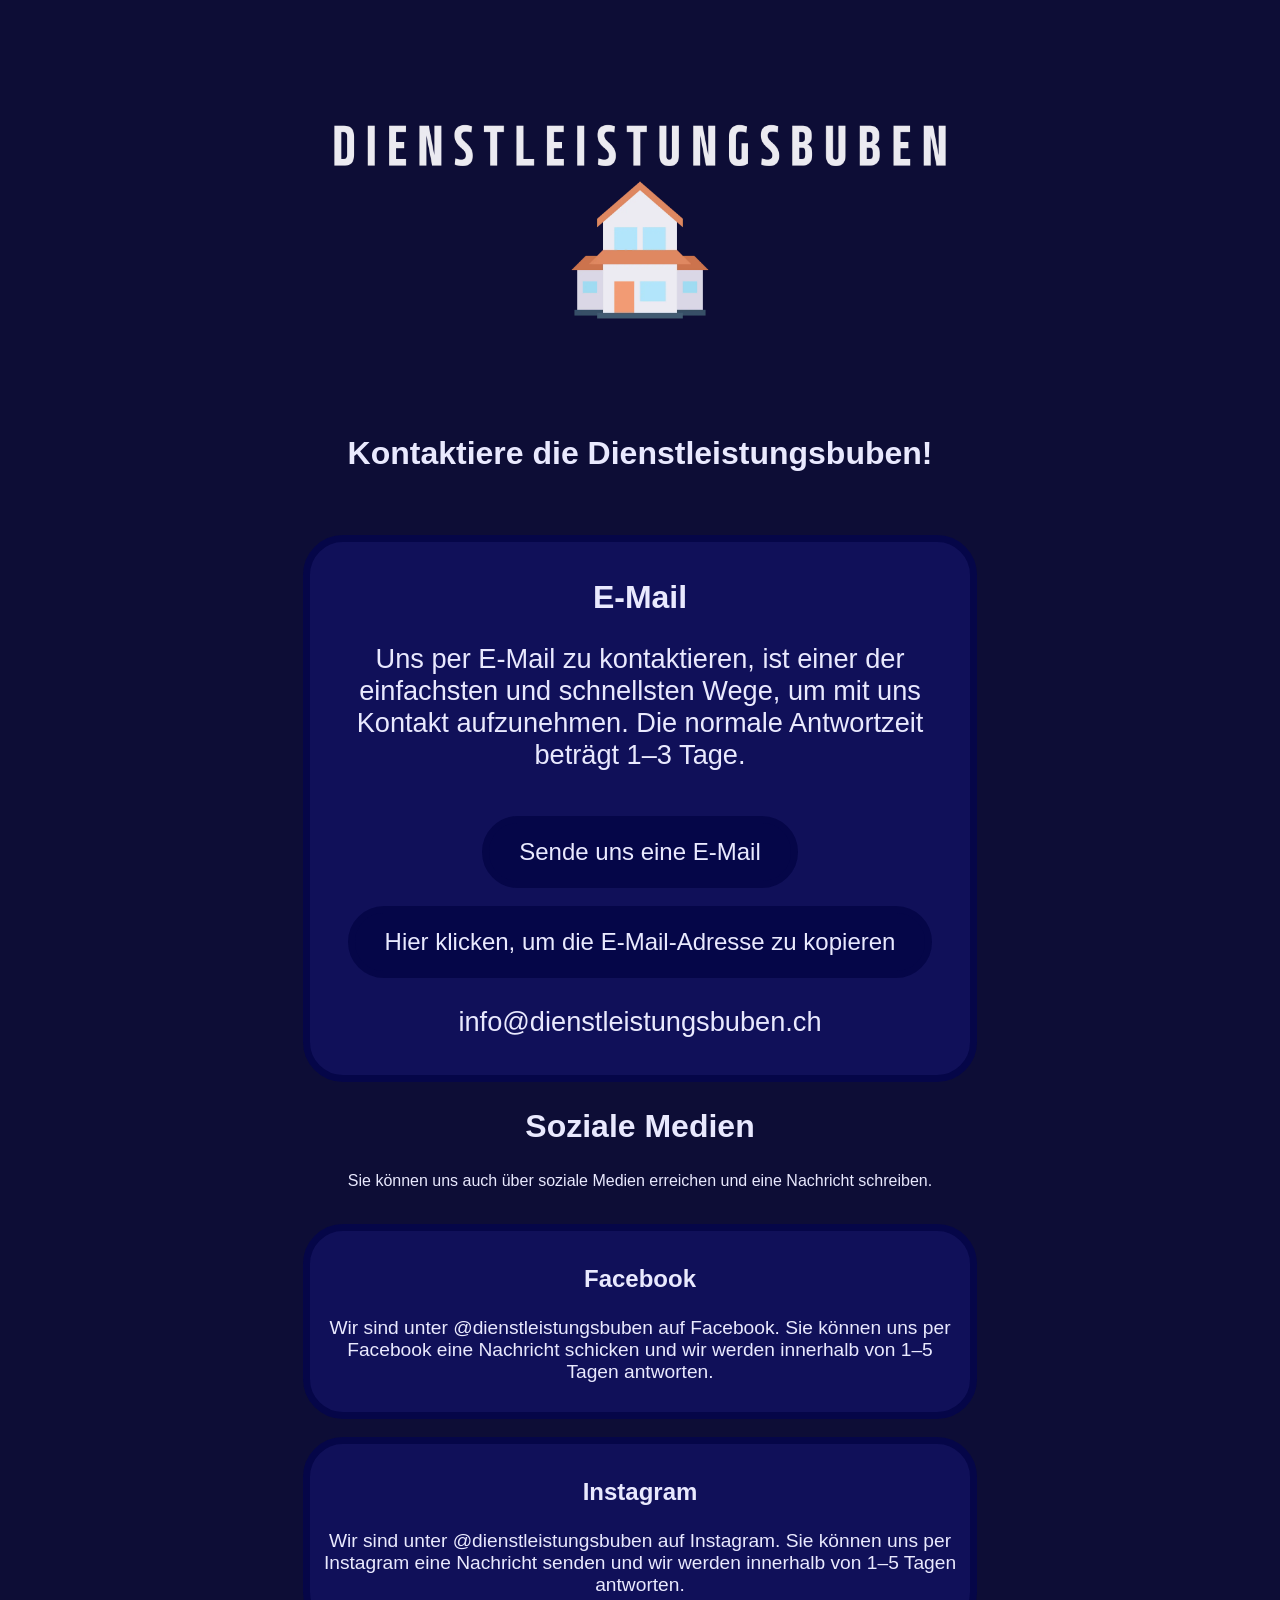
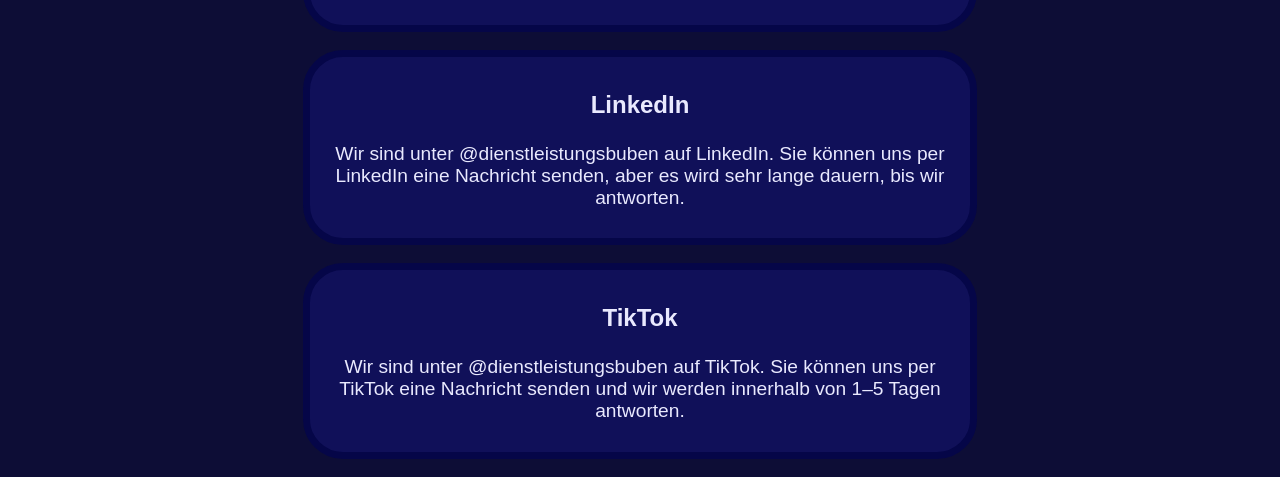
==== kontakt.html @ d586c8e3 "only mr programmer himself knows what i changed in this commit, AI: Add contact page and email funct" ====
<!DOCTYPE html>
    <html lang="de">
    <head>
        <meta charset="UTF-8">
        <meta name="viewport" content="width=device-width, initial-scale=1.0">
        <title>Kontakt | Die Dienstleistungsbuben</title>
        <script src="script.js" defer></script>
            <link rel="stylesheet" href="style.css">

    </head>

    <body>

        <header class="kopfbereich">
            <div class="logo-bereich">
                <img src="DIENSTLEISTUNGSBUBEN.webp" alt="Logo der Dienstleistungsbuben">
                <h1>Kontaktiere die Dienstleistungsbuben!</h1>
            </div>

        </header>

        <main>
            <div class="card">
            <h2>E-Mail</h2>
                <p>Uns per E-Mail zu kontaktieren, ist einer der einfachsten und schnellsten Wege, um mit uns Kontakt aufzunehmen. Die normale Antwortzeit beträgt 1–3 Tage.</p>
                <button href="info@dienstleistungsbuben.ch">Sende uns eine E-Mail</button>
                <button id="email" onclick="copyToClipboard()">Hier klicken, um die E-Mail-Adresse zu kopieren</button>
                <p>info@dienstleistungsbuben.ch</p>
                </div>
                <h2>Soziale Medien</h2>
                <p>Sie können uns auch über soziale Medien erreichen und eine Nachricht schreiben.</p>

                    <div class="dienstleistungs-karten">

                    </div>
                    <div class="card carddienstleistung">
                    <h3>Facebook</h3>
                        <p>Wir sind unter @dienstleistungsbuben auf Facebook. Sie können uns per Facebook eine Nachricht schicken und wir werden innerhalb von 1–5 Tagen antworten.</p>
                    </div>

                    <div class="card carddienstleistung">
                    <h3>Instagram</h3>
                        <p>Wir sind unter @dienstleistungsbuben auf Instagram. Sie können uns per Instagram eine Nachricht senden und wir werden innerhalb von 1–5 Tagen antworten.</p>
                    </div>

                    <div class="card carddienstleistung">
                    <h3>LinkedIn</h3>
                        <p>Wir sind unter @dienstleistungsbuben auf LinkedIn. Sie können uns per LinkedIn eine Nachricht senden, aber es wird sehr lange dauern, bis wir antworten.</p>
                    </div>

                    <div class="card carddienstleistung">
                    <h3>TikTok</h3>
                        <p>Wir sind unter @dienstleistungsbuben auf TikTok. Sie können uns per TikTok eine Nachricht senden und wir werden innerhalb von 1–5 Tagen antworten.</p>
                    </div>

                </div>
    <script data-goatcounter="https://dienstleistungsbuben.goatcounter.com/count"
            async src="//gc.zgo.at/count.js"></script>
        </main>
    </body>
    </html>
---- style.css ----
:root {
    --background-color: #0d0d36;
    --primary-color: #e9e9fe;
    --border-color: #101059;
    --border: 7px solid #050648;
}

body {
    background-color: var(--background-color);
    color: var(--primary-color);
    font-family: Arial, sans-serif;
    margin: 0;
    padding: 0;
    display: flex;
    flex-direction: column;
    text-align: center;
    align-items: center;
    justify-content: center;
}

img {
    margin-top: 15vh;
    max-width: 75%;
    height: auto;
}
h1 {
    margin-bottom: 5vh;
}
#startp{
    font-size: 2.5rem;
    margin-top: 0px;
}
.startmenue {
    border: var(--border);
    background-color: var(--border-color);
    color: var(--primary-color);
    font-size: 1rem;
    margin-top: 2vh;
    margin-left: 10vw;
    margin-right: 10vw;
    border-radius: 40px;
    padding: 10px;

}
.startmenue a {
    margin: 0;
    font-weight: bolder;
    padding: 10px;
    color: var(--primary-color);
}

.card {
    border: var(--border);
    background-color: var(--border-color);
    color: var(--primary-color);
    font-size: 1rem;
    margin-top: 2vh;
    margin-left: 10vw;
    margin-right: 10vw;
    border-radius: 40px;
    padding: 10px;
    transition: padding 0.3s ease;
}
.card:hover{
    padding: 40px;
    transition: padding 0.3s ease;
}

.preis {
    margin-top: 5vh;
    font-size: 1.5rem;
}

#cardkontakt {
    background-color: #050648;
    border: 7px solid #040539;
    color: var(--primary-color);
    letter-spacing: normal; 
        
    transition:
    background-color 0.3s ease,
    color 0.3s ease;
}
#cardkontakt:hover {
    background-color: #a07200;
    color: #ffecd5;

    transition:
    background-color 0.3s ease,
    color 0.3s ease;
}
#cardkontakt a {
    color: var(--primary-color);
    text-decoration: underline;
    font-weight: bold;
}
.name{
    margin-top: 5vh;
}
button {
    background-color: #050648;
    color: var(--primary-color);
    border: var(--border);
    border-radius: 40px;
    padding: 10px 20px;
    font-size: 1rem;
    cursor: pointer;
    margin-top: 2vh;
}
.button{
    margin-right:auto;
    margin-left:auto;
    width: fit-content;
    background-color: #050648;
    color: var(--primary-color);
    border: var(--border);
    border-radius: 40px;
    padding: 20px 20px;
    font-size: 1.5rem;
    cursor: pointer;
    transition: background-color 0.3s ease; 
    margin-top: 2vh;
    letter-spacing: normal;
    transition:
    background-color 0.3s ease,
    color 0.3s ease,
    border 0.3s ease,
    letter-spacing 0.3s ease;;}

.button:hover{
    background-color: #a07200;
    color: #ffecd5;
    letter-spacing: 0.3rem;
    border: 7px solid #a07200;

    transition:
    background-color 0.3s ease,
    color 0.3s ease,
    border 0.3s ease,
    letter-spacing 0.3s ease;
 } /* I love hover so much */

@media (min-width: 1024px) {
    img {
        max-width: 50%;
        margin-top: 10vh;
        margin-bottom: 0vh;
    }
    .startmenue {
        font-size: 1.5rem;
        margin-top: 5vh;
        margin-left: 20vw;
        margin-right: 20vw;
    }
    button {
        font-size: 1.5rem;
        padding: 15px 30px;
    }
    h2 {
        font-size: 2rem;
    }
    .card {
        max-width: 50vw;
        margin-left: auto;
        margin-right: auto;
        align-items: center;
        text-align: center;
    }
    h3 {
        font-size: 2rem;
    }
    .card p {
        font-size: 1.7rem;
    }

    .dienstleistungs-karten {
        display: flex;
        flex-direction: row;
        flex-wrap: wrap;
    }
    .carddienstleistung {
        flex: 1;
            flex-grow: 1;      /* Can grow */
    flex-shrink: 1;    /* Can shrink */
    flex-basis: 200px; /* Preferred starting width */
        margin: 2vh;
    }
    .carddienstleistung h3 {
        font-size: 1.5rem;
    }
    .carddienstleistung p {
        font-size: 1.2rem;
    }
    .name{
        font-size: 1.6rem;
        margin-top: 3vh;
    }
    .cardname p{
        font-size: 1.5rem;
    }   
}
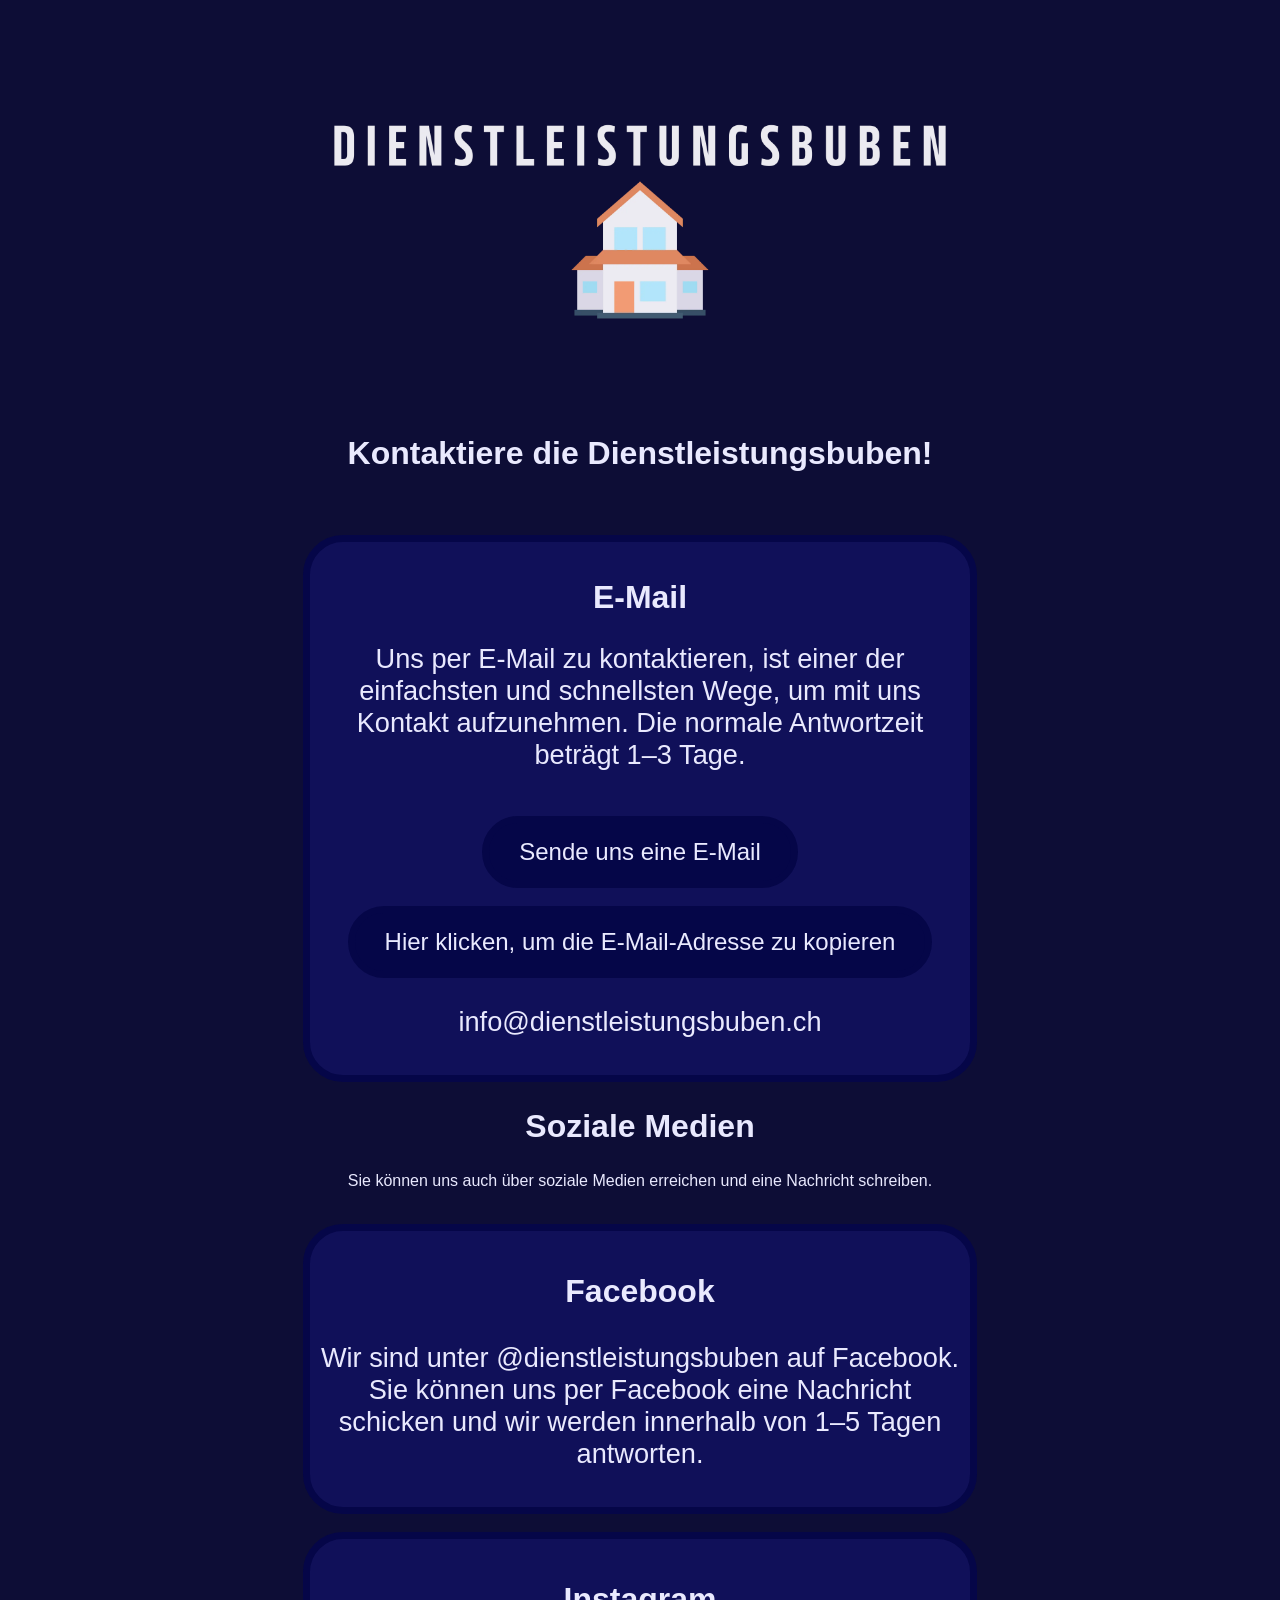
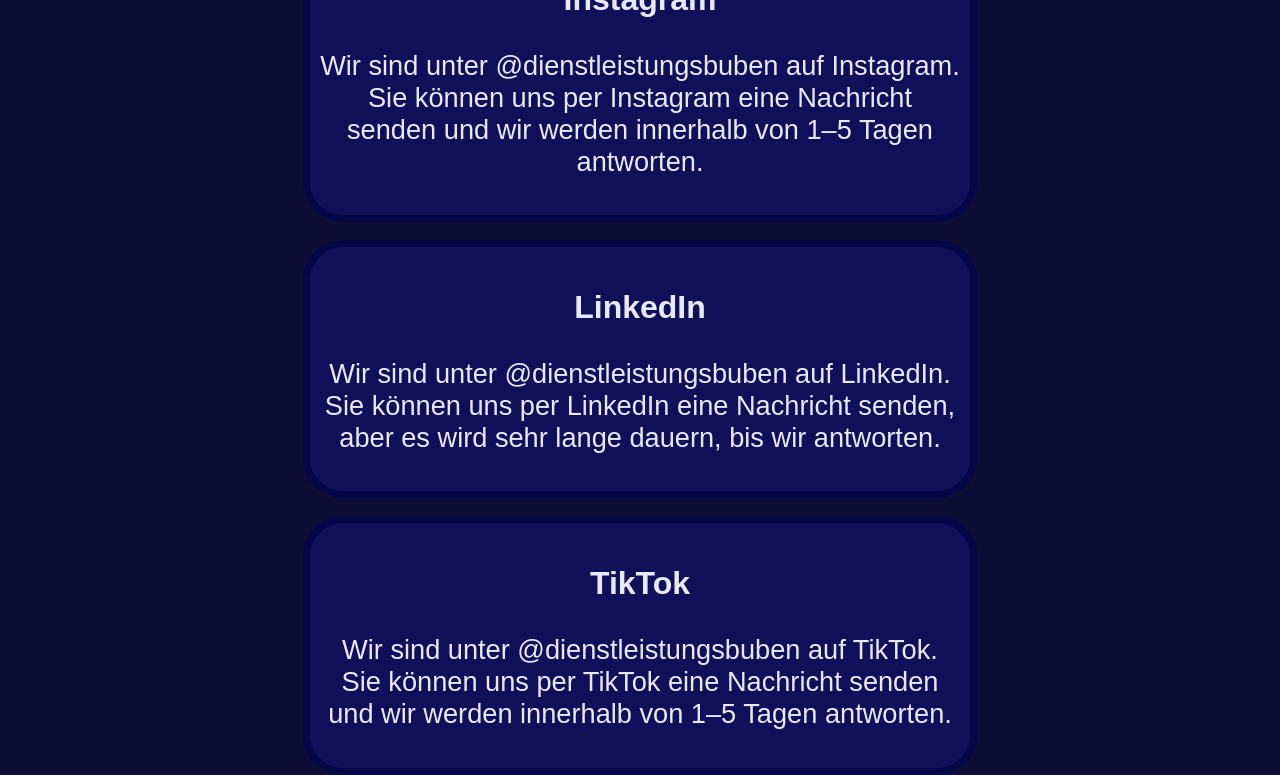
==== commit 9f706bdf: "Refactor contact page layout and improve card styles for better user experience" ====
--- a/kontakt.html
+++ b/kontakt.html
@@ -33,22 +33,22 @@
                     <div class="dienstleistungs-karten">
 
                     </div>
-                    <div class="card carddienstleistung">
+                    <div class="card">
                     <h3>Facebook</h3>
                         <p>Wir sind unter @dienstleistungsbuben auf Facebook. Sie können uns per Facebook eine Nachricht schicken und wir werden innerhalb von 1–5 Tagen antworten.</p>
                     </div>
 
-                    <div class="card carddienstleistung">
+                    <div class="card">
                     <h3>Instagram</h3>
                         <p>Wir sind unter @dienstleistungsbuben auf Instagram. Sie können uns per Instagram eine Nachricht senden und wir werden innerhalb von 1–5 Tagen antworten.</p>
                     </div>
 
-                    <div class="card carddienstleistung">
+                    <div class="card">
                     <h3>LinkedIn</h3>
                         <p>Wir sind unter @dienstleistungsbuben auf LinkedIn. Sie können uns per LinkedIn eine Nachricht senden, aber es wird sehr lange dauern, bis wir antworten.</p>
                     </div>
 
-                    <div class="card carddienstleistung">
+                    <div class="card">
                     <h3>TikTok</h3>
                         <p>Wir sind unter @dienstleistungsbuben auf TikTok. Sie können uns per TikTok eine Nachricht senden und wir werden innerhalb von 1–5 Tagen antworten.</p>
                     </div>
--- a/style.css
+++ b/style.css
@@ -76,16 +76,20 @@
     border: 7px solid #040539;
     color: var(--primary-color);
     letter-spacing: normal; 
+    padding: 10px;
         
     transition:
+    padding 0.3s ease,
     background-color 0.3s ease,
     color 0.3s ease;
 }
 #cardkontakt:hover {
     background-color: #a07200;
     color: #ffecd5;
-
-    transition:
+    padding: 40px;
+
+    transition:
+    padding 0.3s ease,
     background-color 0.3s ease,
     color 0.3s ease;
 }
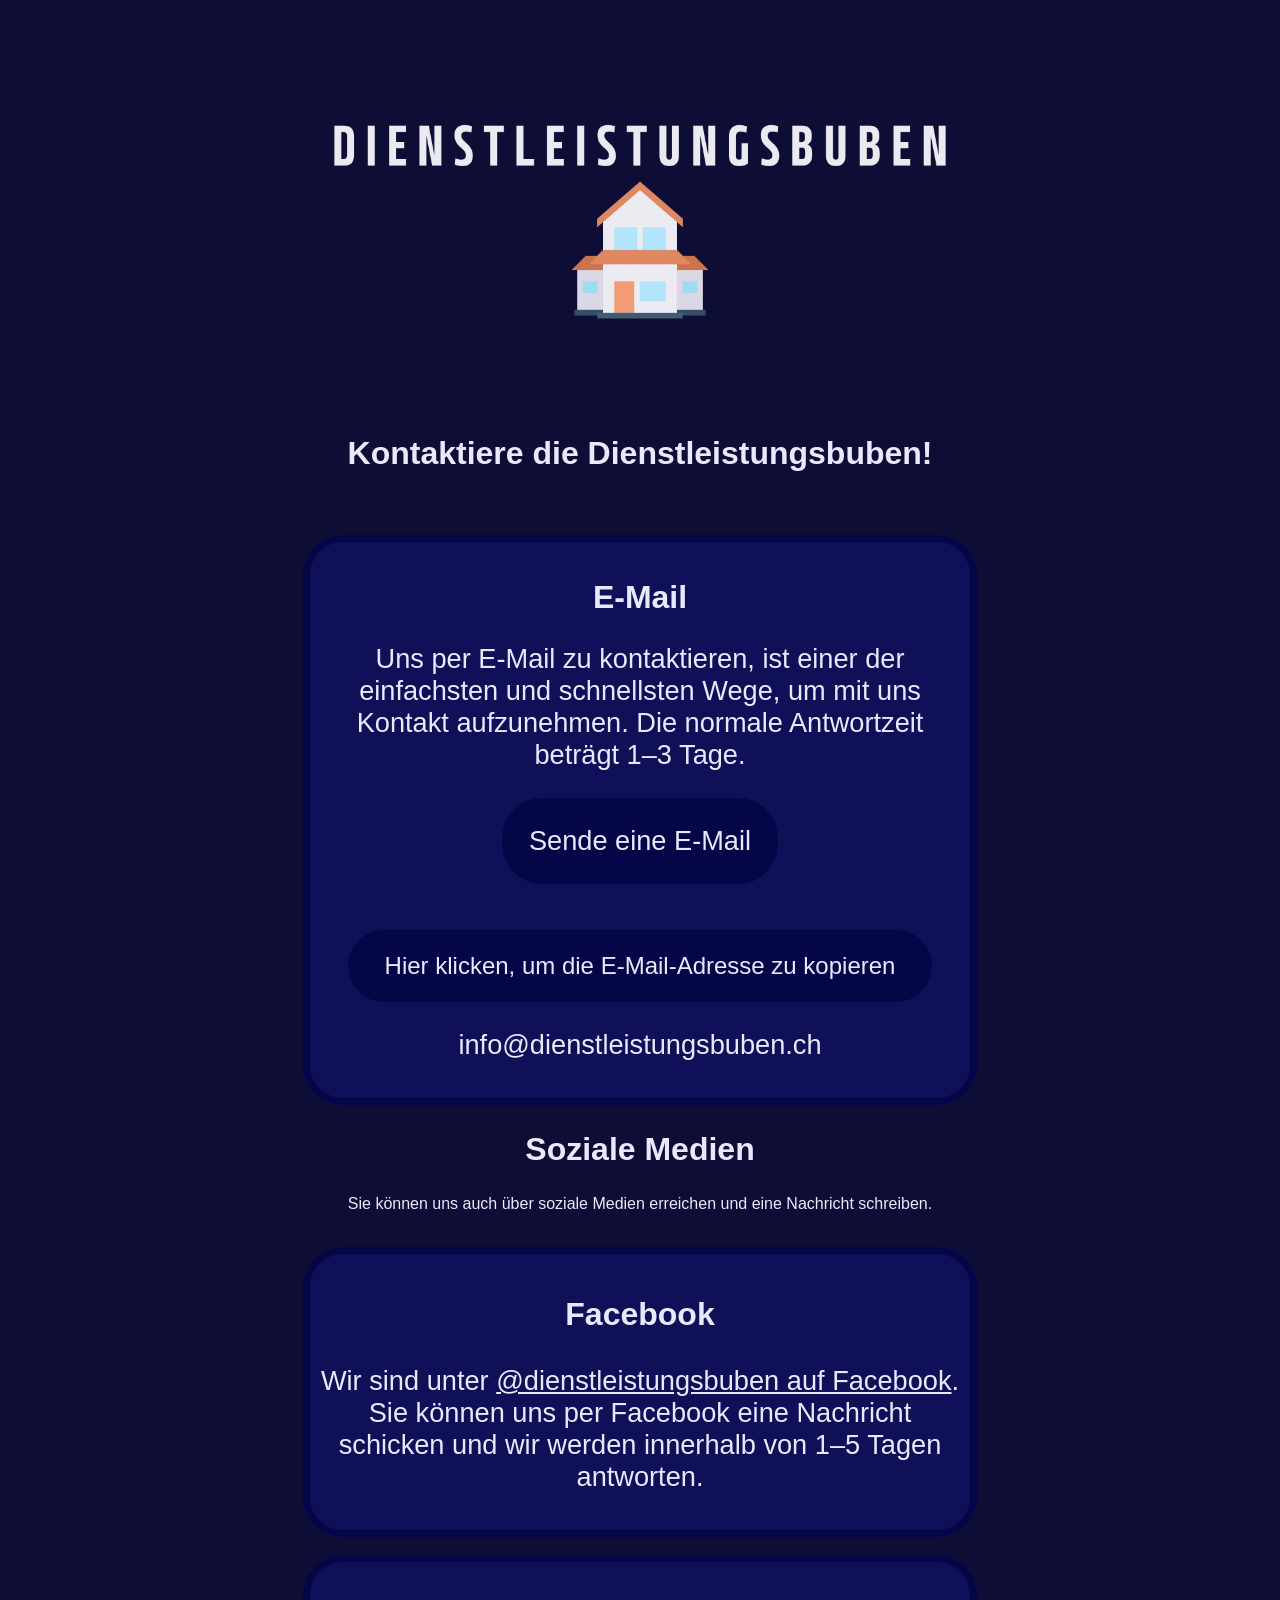
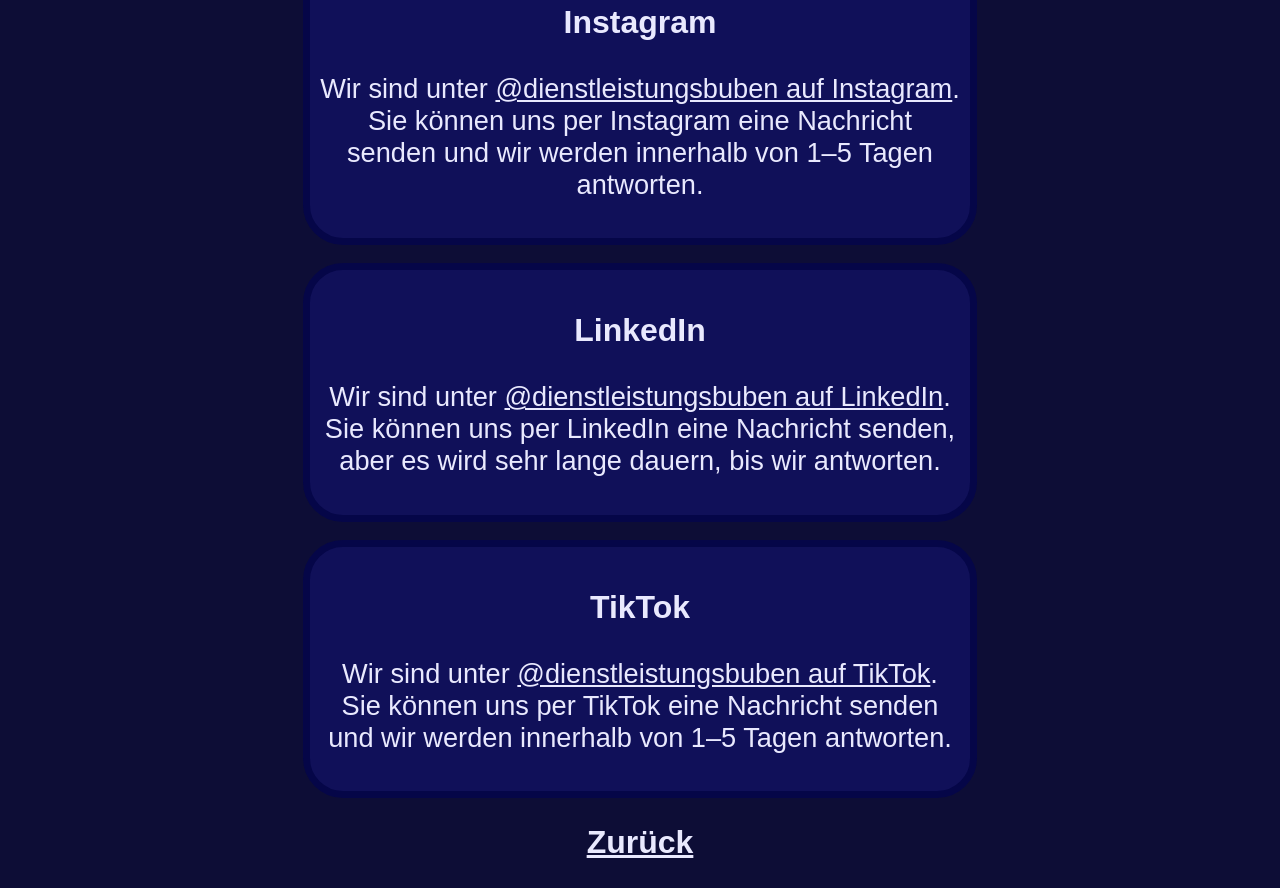
==== commit bbee2865: "Update contact page links and enhance button styles for improved accessibility and user experience" ====
--- a/kontakt.html
+++ b/kontakt.html
@@ -23,7 +23,7 @@
             <div class="card">
             <h2>E-Mail</h2>
                 <p>Uns per E-Mail zu kontaktieren, ist einer der einfachsten und schnellsten Wege, um mit uns Kontakt aufzunehmen. Die normale Antwortzeit beträgt 1–3 Tage.</p>
-                <button href="info@dienstleistungsbuben.ch">Sende uns eine E-Mail</button>
+    <p class="button"><a href="mailto:info@dienstleistungsbuben.ch">Sende eine E-Mail</a></p>
                 <button id="email" onclick="copyToClipboard()">Hier klicken, um die E-Mail-Adresse zu kopieren</button>
                 <p>info@dienstleistungsbuben.ch</p>
                 </div>
@@ -35,25 +35,26 @@
                     </div>
                     <div class="card">
                     <h3>Facebook</h3>
-                        <p>Wir sind unter @dienstleistungsbuben auf Facebook. Sie können uns per Facebook eine Nachricht schicken und wir werden innerhalb von 1–5 Tagen antworten.</p>
+                        <p>Wir sind unter <a class="social-link" href="https://www.facebook.com/profile.php?id=61596128671419" target="_blank" rel="noopener noreferrer">@dienstleistungsbuben auf Facebook</a>. Sie können uns per Facebook eine Nachricht schicken und wir werden innerhalb von 1–5 Tagen antworten.</p>
                     </div>
 
                     <div class="card">
                     <h3>Instagram</h3>
-                        <p>Wir sind unter @dienstleistungsbuben auf Instagram. Sie können uns per Instagram eine Nachricht senden und wir werden innerhalb von 1–5 Tagen antworten.</p>
+                        <p>Wir sind unter <a class="social-link" href="https://www.instagram.com/dienstleistungsbuben/" target="_blank" rel="noopener noreferrer">@dienstleistungsbuben auf Instagram</a>. Sie können uns per Instagram eine Nachricht senden und wir werden innerhalb von 1–5 Tagen antworten.</p>
                     </div>
 
                     <div class="card">
                     <h3>LinkedIn</h3>
-                        <p>Wir sind unter @dienstleistungsbuben auf LinkedIn. Sie können uns per LinkedIn eine Nachricht senden, aber es wird sehr lange dauern, bis wir antworten.</p>
+                        <p>Wir sind unter <a class="social-link" href="http://linkedin.com/company/dienstleistungsbuben" target="_blank" rel="noopener noreferrer">@dienstleistungsbuben auf LinkedIn</a>. Sie können uns per LinkedIn eine Nachricht senden, aber es wird sehr lange dauern, bis wir antworten.</p>
                     </div>
 
                     <div class="card">
                     <h3>TikTok</h3>
-                        <p>Wir sind unter @dienstleistungsbuben auf TikTok. Sie können uns per TikTok eine Nachricht senden und wir werden innerhalb von 1–5 Tagen antworten.</p>
+                        <p>Wir sind unter <a class="social-link" href="https://www.tiktok.com/@dienstleistungsbuben" target="_blank" rel="noopener noreferrer">@dienstleistungsbuben auf TikTok</a>. Sie können uns per TikTok eine Nachricht senden und wir werden innerhalb von 1–5 Tagen antworten.</p>
                     </div>
 
                 </div>
+                <h2 class="back"><a href="index.html">Zurück</a></h2>
     <script data-goatcounter="https://dienstleistungsbuben.goatcounter.com/count"
             async src="//gc.zgo.at/count.js"></script>
         </main>
--- a/style.css
+++ b/style.css
@@ -65,6 +65,9 @@
     padding: 40px;
     transition: padding 0.3s ease;
 }
+.social-link {
+    color: inherit;
+}
 
 .preis {
     margin-top: 5vh;
@@ -110,7 +113,29 @@
     font-size: 1rem;
     cursor: pointer;
     margin-top: 2vh;
-}
+
+        transition:
+    background-color 0.3s ease,
+    color 0.3s ease,
+    border 0.3s ease,
+    letter-spacing 0.3s ease;
+}
+.back a{
+    color: var(--primary-color);
+}
+button:hover {
+    background-color: #a07200;
+    color: #ffecd5;
+    letter-spacing: 0.1rem;
+    border: 7px solid #a07200;
+
+    transition:
+    background-color 0.3s ease,
+    color 0.3s ease,
+    border 0.3s ease,
+    letter-spacing 0.3s ease;
+ } /* I love hover so much */
+
 .button{
     margin-right:auto;
     margin-left:auto;
@@ -130,7 +155,10 @@
     color 0.3s ease,
     border 0.3s ease,
     letter-spacing 0.3s ease;;}
-
+.button a{
+    color: var(--primary-color);
+    text-decoration: none;
+}
 .button:hover{
     background-color: #a07200;
     color: #ffecd5;
